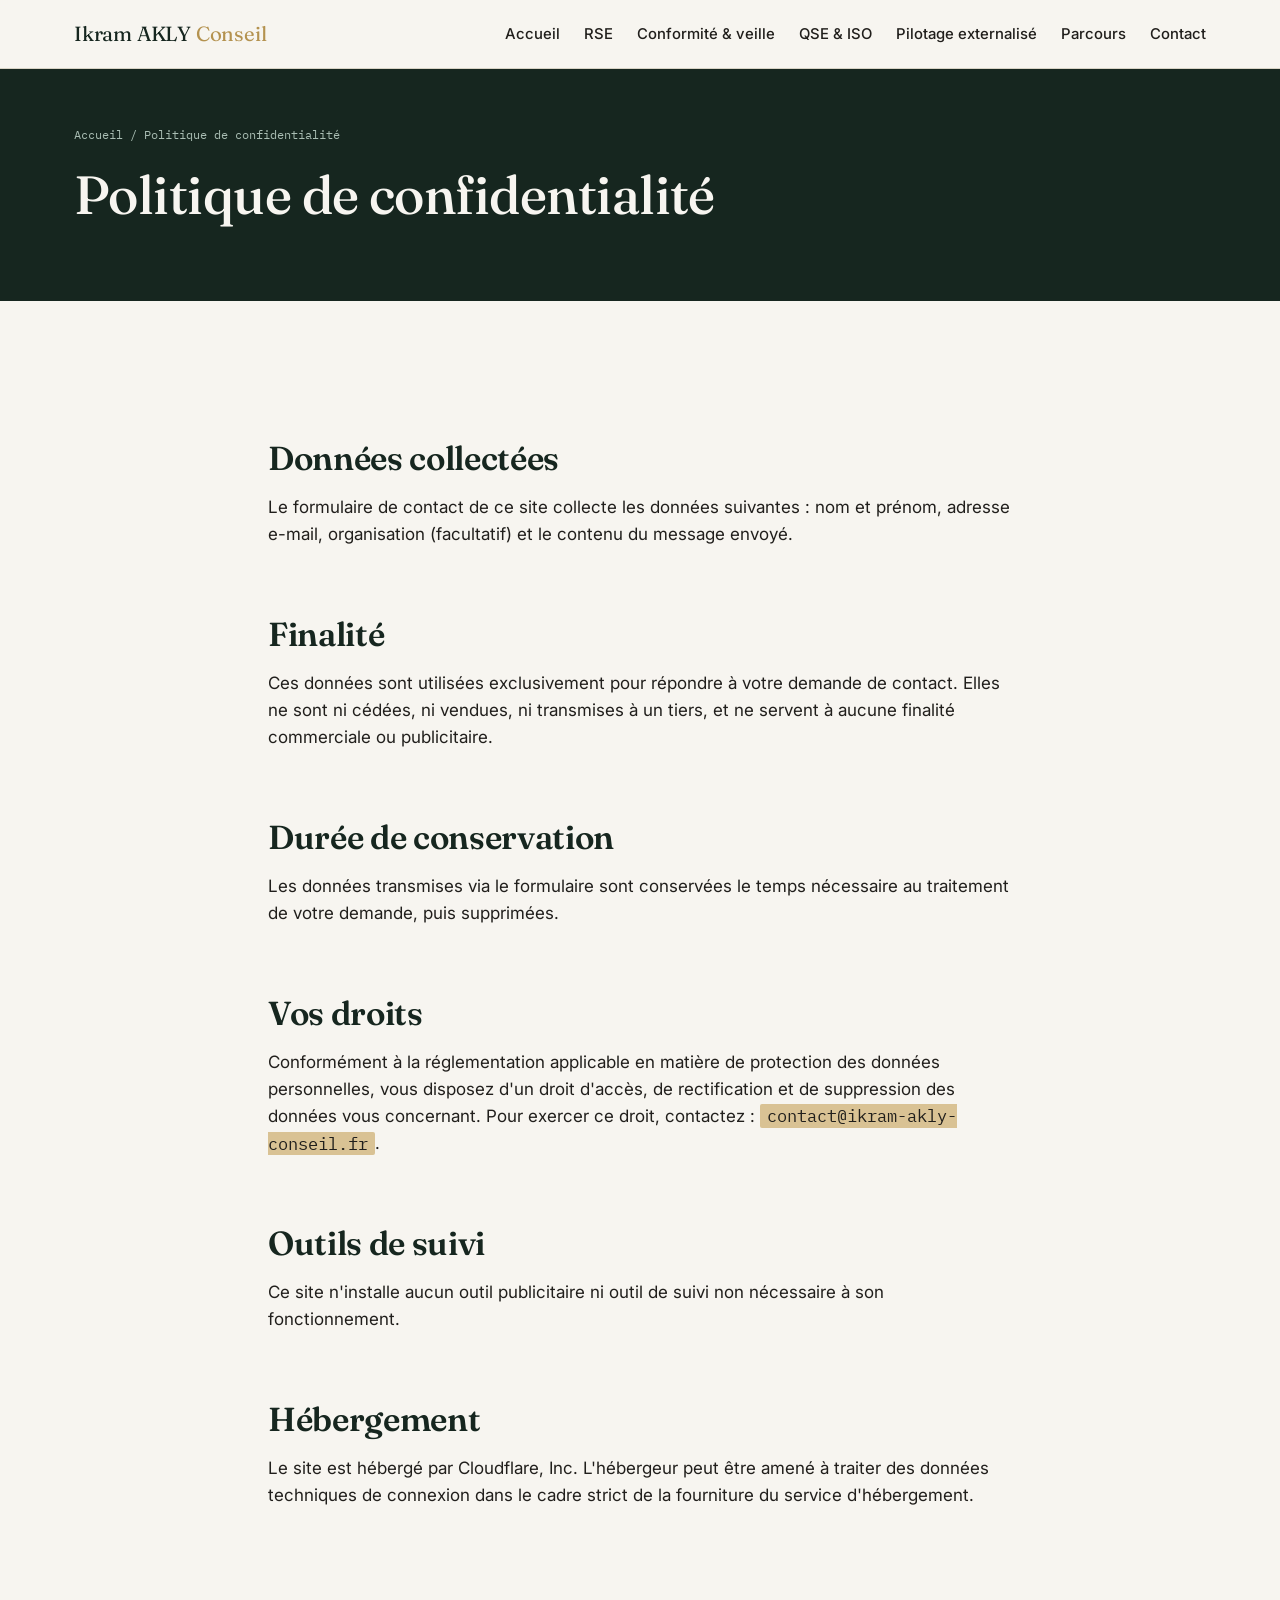
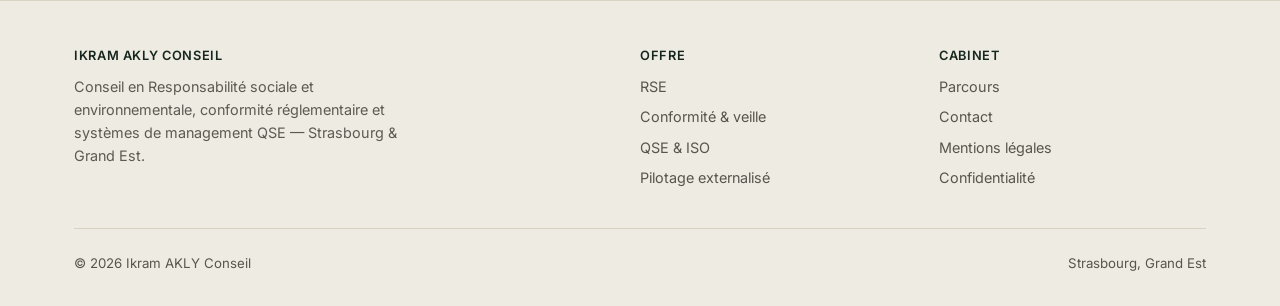
==== confidentialite.html @ a9126041 "Add files via upload" ====
<!DOCTYPE html>
<html lang="fr">
<head>
<meta charset="UTF-8">
<meta name="viewport" content="width=device-width, initial-scale=1.0">
<title>Politique de confidentialité | Ikram AKLY Conseil</title>
<meta name="description" content="Politique de confidentialité et de protection des données personnelles du site Ikram AKLY Conseil.">
<link rel="canonical" href="https://ikram-akly-conseil.pages.dev/confidentialite.html">
<link rel="icon" href="favicon.svg" type="image/svg+xml">

<link rel="preconnect" href="https://fonts.googleapis.com">
<link rel="preconnect" href="https://fonts.gstatic.com" crossorigin>
<link href="https://fonts.googleapis.com/css2?family=Fraunces:opsz,wght@9..144,500;9..144,600&family=Inter:wght@400;500;600;700&family=IBM+Plex+Mono:wght@500&display=swap" rel="stylesheet">
<link rel="stylesheet" href="css/style.css">
</head>
<body>
<a href="#main" class="skip-link">Aller au contenu principal</a>

<header class="site-header">
  <div class="nav-wrap">
    <a href="index.html" class="brand">Ikram AKLY <span class="mark">Conseil</span></a>
    <button class="nav-toggle" aria-label="Ouvrir le menu" aria-expanded="false">
      <svg width="22" height="22" viewBox="0 0 22 22" fill="none"><path d="M3 6H19M3 11H19M3 16H19" stroke="#16261f" stroke-width="1.6" stroke-linecap="round"/></svg>
    </button>
    <nav class="main-nav" aria-label="Navigation principale">
      <ul>
        <li><a href="index.html">Accueil</a></li>
        <li><a href="rse.html">RSE</a></li>
        <li><a href="conformite.html">Conformité &amp; veille</a></li>
        <li><a href="qse.html">QSE &amp; ISO</a></li>
        <li><a href="pilotage.html">Pilotage externalisé</a></li>
        <li><a href="parcours.html">Parcours</a></li>
        <li><a href="contact.html">Contact</a></li>
      </ul>
    </nav>
  </div>
</header>

<main id="main">
  <section class="page-hero">
    <div class="container">
      <p class="breadcrumb"><a href="index.html">Accueil</a> / Politique de confidentialité</p>
      <h1>Politique de confidentialité</h1>
    </div>
  </section>

  <section class="block">
    <div class="container legal-content">

      <h2>Données collectées</h2>
      <p>Le formulaire de contact de ce site collecte les données suivantes : nom et prénom, adresse e-mail, organisation (facultatif) et le contenu du message envoyé.</p>

      <h2>Finalité</h2>
      <p>Ces données sont utilisées exclusivement pour répondre à votre demande de contact. Elles ne sont ni cédées, ni vendues, ni transmises à un tiers, et ne servent à aucune finalité commerciale ou publicitaire.</p>

      <h2>Durée de conservation</h2>
      <p>Les données transmises via le formulaire sont conservées le temps nécessaire au traitement de votre demande, puis supprimées.</p>

      <h2>Vos droits</h2>
      <p>Conformément à la réglementation applicable en matière de protection des données personnelles, vous disposez d'un droit d'accès, de rectification et de suppression des données vous concernant. Pour exercer ce droit, contactez : <span class="placeholder-field">contact@ikram-akly-conseil.fr</span>.</p>

      <h2>Outils de suivi</h2>
      <p>Ce site n'installe aucun outil publicitaire ni outil de suivi non nécessaire à son fonctionnement.</p>

      <h2>Hébergement</h2>
      <p>Le site est hébergé par Cloudflare, Inc. L'hébergeur peut être amené à traiter des données techniques de connexion dans le cadre strict de la fourniture du service d'hébergement.</p>

    </div>
  </section>
</main>

<footer class="site-footer">
  <div class="container">
    <div class="footer-grid">
      <div>
        <h4>Ikram AKLY Conseil</h4>
        <p class="text-muted" style="max-width:38ch;">Conseil en Responsabilité sociale et environnementale, conformité réglementaire et systèmes de management QSE — Strasbourg &amp; Grand Est.</p>
      </div>
      <div>
        <h4>Offre</h4>
        <ul>
          <li><a href="rse.html">RSE</a></li>
          <li><a href="conformite.html">Conformité &amp; veille</a></li>
          <li><a href="qse.html">QSE &amp; ISO</a></li>
          <li><a href="pilotage.html">Pilotage externalisé</a></li>
        </ul>
      </div>
      <div>
        <h4>Cabinet</h4>
        <ul>
          <li><a href="parcours.html">Parcours</a></li>
          <li><a href="contact.html">Contact</a></li>
          <li><a href="mentions-legales.html">Mentions légales</a></li>
          <li><a href="confidentialite.html">Confidentialité</a></li>
        </ul>
      </div>
    </div>
    <div class="footer-bottom">
      <span>© 2026 Ikram AKLY Conseil</span>
      <span>Strasbourg, Grand Est</span>
    </div>
  </div>
</footer>

<script src="js/main.js"></script>
</body>
</html>
---- css/style.css ----
/* ==========================================================================
   Ikram AKLY Conseil — Feuille de style principale
   ========================================================================== */

:root {
  --ink: #211f1c;
  --forest: #16261f;
  --forest-2: #1e352c;
  --sage: #4a6b5d;
  --sage-light: #a9bdb3;
  --paper: #f7f5f0;
  --paper-2: #eeebe2;
  --brass: #b4924f;
  --brass-light: #d9c294;
  --line: #d8d3c5;
  --danger: #8a3b2a;

  --serif: "Fraunces", "Source Serif 4", Georgia, serif;
  --sans: "Inter", -apple-system, BlinkMacSystemFont, "Segoe UI", sans-serif;
  --mono: "IBM Plex Mono", "SF Mono", Consolas, monospace;

  --max-w: 1180px;
  --radius: 2px;
}

* { box-sizing: border-box; }

html {
  scroll-behavior: smooth;
}

@media (prefers-reduced-motion: reduce) {
  html { scroll-behavior: auto; }
  *, *::before, *::after {
    animation-duration: 0.01ms !important;
    animation-iteration-count: 1 !important;
    transition-duration: 0.01ms !important;
  }
}

body {
  margin: 0;
  font-family: var(--sans);
  color: var(--ink);
  background: var(--paper);
  line-height: 1.6;
  font-size: 17px;
  -webkit-font-smoothing: antialiased;
}

h1, h2, h3, h4 {
  font-family: var(--serif);
  color: var(--forest);
  line-height: 1.15;
  margin: 0 0 0.5em;
  font-weight: 600;
  letter-spacing: -0.01em;
}

h1 { font-size: clamp(2.1rem, 4.2vw, 3.4rem); font-weight: 500; }
h2 { font-size: clamp(1.5rem, 2.6vw, 2.1rem); }
h3 { font-size: clamp(1.15rem, 1.8vw, 1.4rem); }

p { margin: 0 0 1.1em; }

a {
  color: var(--forest-2);
  text-decoration-color: var(--brass);
  text-decoration-thickness: 1.5px;
  text-underline-offset: 3px;
}
a:hover { color: var(--sage); }

img { max-width: 100%; display: block; }

.container {
  max-width: var(--max-w);
  margin: 0 auto;
  padding: 0 1.5rem;
}

/* Skip link */
.skip-link {
  position: absolute;
  left: -999px;
  top: 0;
  background: var(--forest);
  color: var(--paper);
  padding: 0.7em 1.2em;
  z-index: 999;
}
.skip-link:focus {
  left: 1rem;
  top: 1rem;
}

:focus-visible {
  outline: 2px solid var(--brass);
  outline-offset: 3px;
}

/* ==========================================================================
   Header / Nav
   ========================================================================== */

.site-header {
  position: sticky;
  top: 0;
  z-index: 100;
  background: rgba(247, 245, 240, 0.94);
  backdrop-filter: blur(6px);
  border-bottom: 1px solid var(--line);
}

.nav-wrap {
  display: flex;
  align-items: center;
  justify-content: space-between;
  padding: 1.1rem 1.5rem;
  max-width: var(--max-w);
  margin: 0 auto;
  gap: 1rem;
}

.brand {
  font-family: var(--serif);
  font-size: 1.28rem;
  color: var(--forest);
  text-decoration: none;
  letter-spacing: -0.01em;
  white-space: nowrap;
}
.brand:hover { color: var(--forest); }
.brand .mark {
  color: var(--brass);
}

.nav-toggle {
  display: none;
  background: none;
  border: 1px solid var(--forest);
  border-radius: var(--radius);
  padding: 0.4em 0.6em;
  cursor: pointer;
}
.nav-toggle svg { display: block; }

.main-nav ul {
  display: flex;
  flex-wrap: wrap;
  gap: 0.3rem 1.5rem;
  list-style: none;
  margin: 0;
  padding: 0;
}

.main-nav a {
  color: var(--ink);
  text-decoration: none;
  font-size: 0.93rem;
  font-weight: 500;
  padding: 0.4em 0;
  border-bottom: 2px solid transparent;
}
.main-nav a:hover,
.main-nav a[aria-current="page"] {
  border-bottom-color: var(--brass);
  color: var(--forest);
}

@media (max-width: 860px) {
  .nav-toggle { display: inline-flex; align-items: center; }
  .main-nav {
    display: none;
    width: 100%;
    order: 3;
  }
  .main-nav.open { display: block; }
  .main-nav ul { flex-direction: column; gap: 0; padding: 0.5rem 0; }
  .main-nav a { display: block; padding: 0.7em 0; border-bottom: 1px solid var(--line); }
  .nav-wrap { flex-wrap: wrap; }
}

/* ==========================================================================
   Hero
   ========================================================================== */

.hero {
  background: var(--forest);
  color: var(--paper);
  position: relative;
  overflow: hidden;
}

.hero::before {
  content: "";
  position: absolute;
  inset: 0;
  background-image:
    linear-gradient(180deg, transparent 0%, rgba(0,0,0,0.15) 100%),
    repeating-linear-gradient(90deg, rgba(180,146,79,0.05) 0px, rgba(180,146,79,0.05) 1px, transparent 1px, transparent 64px);
  pointer-events: none;
}

.hero-inner {
  position: relative;
  padding: 5.5rem 1.5rem 4.5rem;
  max-width: var(--max-w);
  margin: 0 auto;
}

.hero-ref {
  font-family: var(--mono);
  font-size: 0.78rem;
  letter-spacing: 0.08em;
  text-transform: uppercase;
  color: var(--brass-light);
  border: 1px solid rgba(217,194,148,0.4);
  display: inline-block;
  padding: 0.35em 0.8em;
  border-radius: var(--radius);
  margin-bottom: 1.6rem;
}

.hero h1 {
  color: var(--paper);
  max-width: 15ch;
}

.hero-lede {
  font-size: 1.15rem;
  max-width: 46ch;
  color: var(--sage-light);
  margin-top: 1.2rem;
}

.hero-actions {
  display: flex;
  gap: 1rem;
  flex-wrap: wrap;
  margin-top: 2.2rem;
}

/* Buttons */
.btn {
  display: inline-flex;
  align-items: center;
  gap: 0.5em;
  font-family: var(--sans);
  font-weight: 600;
  font-size: 0.95rem;
  padding: 0.85em 1.6em;
  border-radius: var(--radius);
  text-decoration: none;
  border: 1.5px solid transparent;
  transition: background-color 0.15s ease, color 0.15s ease, border-color 0.15s ease;
}
.btn-primary {
  background: var(--brass);
  color: var(--forest);
}
.btn-primary:hover { background: var(--brass-light); color: var(--forest); }
.btn-outline {
  border-color: rgba(247,245,240,0.5);
  color: var(--paper);
}
.btn-outline:hover { border-color: var(--paper); background: rgba(247,245,240,0.08); }

.btn-dark {
  border-color: var(--forest);
  color: var(--forest);
}
.btn-dark:hover { background: var(--forest); color: var(--paper); }

/* ==========================================================================
   Section framework — audit-reference numbering
   ========================================================================== */

section.block {
  padding: 4.5rem 0;
  border-bottom: 1px solid var(--line);
}
section.block:last-of-type { border-bottom: none; }
section.block.alt { background: var(--paper-2); }

.ref-tag {
  font-family: var(--mono);
  font-size: 0.78rem;
  letter-spacing: 0.06em;
  color: var(--brass);
  text-transform: uppercase;
  display: block;
  margin-bottom: 0.7rem;
}

.block-head {
  max-width: 62ch;
  margin-bottom: 2.6rem;
}
.block-head p { color: #4a4842; }

/* Pillar cards */
.pillars {
  display: grid;
  grid-template-columns: repeat(2, 1fr);
  gap: 1.5rem;
}
@media (max-width: 760px) {
  .pillars { grid-template-columns: 1fr; }
}

.pillar-card {
  background: var(--paper);
  border: 1px solid var(--line);
  border-top: 3px solid var(--sage);
  padding: 1.8rem 1.8rem 1.6rem;
  border-radius: var(--radius);
}
.pillar-card h3 {
  margin-bottom: 0.6em;
}
.pillar-card .ref-tag { margin-bottom: 0.4rem; }
.pillar-card p { color: #4a4842; font-size: 0.97rem; }
.pillar-card a {
  font-size: 0.92rem;
  font-weight: 600;
  text-decoration: none;
  color: var(--forest-2);
}
.pillar-card a::after { content: " →"; }

/* Two-column layout */
.split {
  display: grid;
  grid-template-columns: 1fr 1fr;
  gap: 3rem;
  align-items: start;
}
@media (max-width: 820px) {
  .split { grid-template-columns: 1fr; gap: 2rem; }
}

/* Lists with brass ticks */
.tick-list {
  list-style: none;
  margin: 0;
  padding: 0;
}
.tick-list li {
  position: relative;
  padding-left: 1.4em;
  margin-bottom: 0.65em;
  color: #38362f;
}
.tick-list li::before {
  content: "";
  position: absolute;
  left: 0;
  top: 0.55em;
  width: 7px;
  height: 7px;
  background: var(--brass);
}

/* Definition-style callout */
.callout {
  border-left: 3px solid var(--sage);
  background: var(--paper-2);
  padding: 1.4rem 1.6rem;
  margin: 2rem 0;
  border-radius: 0 var(--radius) var(--radius) 0;
}
.callout p:last-child { margin-bottom: 0; }
.callout.warn { border-left-color: var(--danger); }

/* Quote / promise banner */
.promise {
  font-family: var(--serif);
  font-size: clamp(1.3rem, 2.6vw, 1.9rem);
  color: var(--forest);
  max-width: 22ch;
  line-height: 1.3;
  margin: 0;
}

/* Target audience grid */
.target-grid {
  display: grid;
  grid-template-columns: repeat(3, 1fr);
  gap: 1.2rem;
}
@media (max-width: 760px) {
  .target-grid { grid-template-columns: 1fr 1fr; }
}
@media (max-width: 480px) {
  .target-grid { grid-template-columns: 1fr; }
}
.target-item {
  padding: 1.2rem;
  background: var(--paper);
  border: 1px solid var(--line);
  font-size: 0.93rem;
}

/* Timeline / parcours */
.path-item {
  display: grid;
  grid-template-columns: 100px 1fr;
  gap: 1.5rem;
  padding: 1.6rem 0;
  border-top: 1px solid var(--line);
}
.path-item:first-child { border-top: none; }
.path-ref {
  font-family: var(--mono);
  font-size: 0.85rem;
  color: var(--brass);
  padding-top: 0.2em;
}
@media (max-width: 560px) {
  .path-item { grid-template-columns: 1fr; gap: 0.4rem; }
}

/* Cert badges */
.cert-row {
  display: flex;
  flex-wrap: wrap;
  gap: 0.6rem;
  margin-top: 1rem;
}
.cert-chip {
  font-family: var(--mono);
  font-size: 0.8rem;
  border: 1px solid var(--forest);
  color: var(--forest);
  padding: 0.35em 0.75em;
  border-radius: var(--radius);
}

/* Table for regulatory / compliance */
.ref-table {
  width: 100%;
  border-collapse: collapse;
  margin: 1.5rem 0;
  font-size: 0.94rem;
}
.ref-table th, .ref-table td {
  text-align: left;
  padding: 0.8em 1em;
  border-bottom: 1px solid var(--line);
  vertical-align: top;
}
.ref-table th {
  font-family: var(--mono);
  font-size: 0.76rem;
  text-transform: uppercase;
  letter-spacing: 0.05em;
  color: var(--sage);
  font-weight: 600;
}

/* CTA band */
.cta-band {
  background: var(--forest);
  color: var(--paper);
  padding: 3.5rem 0;
  text-align: center;
}
.cta-band h2 { color: var(--paper); }
.cta-band p { color: var(--sage-light); max-width: 50ch; margin-left: auto; margin-right: auto; }
.cta-band .btn-row { display: flex; gap: 1rem; justify-content: center; flex-wrap: wrap; margin-top: 1.5rem; }

/* ==========================================================================
   Footer
   ========================================================================== */

.site-footer {
  background: var(--paper-2);
  border-top: 1px solid var(--line);
  padding: 3rem 0 2rem;
  font-size: 0.9rem;
  color: #57554d;
}
.footer-grid {
  display: grid;
  grid-template-columns: 2fr 1fr 1fr;
  gap: 2rem;
  margin-bottom: 2rem;
}
@media (max-width: 700px) {
  .footer-grid { grid-template-columns: 1fr; gap: 1.5rem; }
}
.footer-grid h4 {
  font-family: var(--sans);
  font-size: 0.8rem;
  text-transform: uppercase;
  letter-spacing: 0.05em;
  color: var(--forest);
  margin-bottom: 0.9em;
}
.footer-grid ul { list-style: none; margin: 0; padding: 0; }
.footer-grid li { margin-bottom: 0.5em; }
.footer-grid a { color: #57554d; text-decoration: none; }
.footer-grid a:hover { color: var(--forest); }
.footer-bottom {
  border-top: 1px solid var(--line);
  padding-top: 1.5rem;
  display: flex;
  justify-content: space-between;
  flex-wrap: wrap;
  gap: 0.8rem;
  font-size: 0.83rem;
}

/* ==========================================================================
   Page header (inner pages)
   ========================================================================== */

.page-hero {
  background: var(--forest);
  color: var(--paper);
  padding: 3.5rem 0 3rem;
}
.page-hero h1 { color: var(--paper); max-width: 26ch; }
.page-hero .hero-lede { max-width: 60ch; }
.breadcrumb {
  font-family: var(--mono);
  font-size: 0.78rem;
  color: var(--sage-light);
  margin-bottom: 1.2rem;
}
.breadcrumb a { color: var(--sage-light); text-decoration: none; }
.breadcrumb a:hover { color: var(--paper); }

/* Simple contact form */
.contact-form {
  display: grid;
  gap: 1.1rem;
  max-width: 560px;
}
.contact-form label {
  font-size: 0.88rem;
  font-weight: 600;
  color: var(--forest);
  display: block;
  margin-bottom: 0.4em;
}
.contact-form input,
.contact-form textarea {
  width: 100%;
  font-family: var(--sans);
  font-size: 1rem;
  padding: 0.7em 0.9em;
  border: 1.5px solid var(--line);
  border-radius: var(--radius);
  background: var(--paper);
  color: var(--ink);
}
.contact-form input:focus,
.contact-form textarea:focus {
  border-color: var(--sage);
}
.form-note {
  font-size: 0.85rem;
  color: #6a6862;
}

/* Legal pages */
.legal-content h2 { margin-top: 2em; }
.legal-content ul { padding-left: 1.2em; }
.legal-content { max-width: 72ch; }

/* Utility */
.mt-0 { margin-top: 0; }
.text-muted { color: #5c5a53; }
.placeholder-field {
  font-family: var(--mono);
  background: var(--brass-light);
  padding: 0.05em 0.4em;
  border-radius: 2px;
}
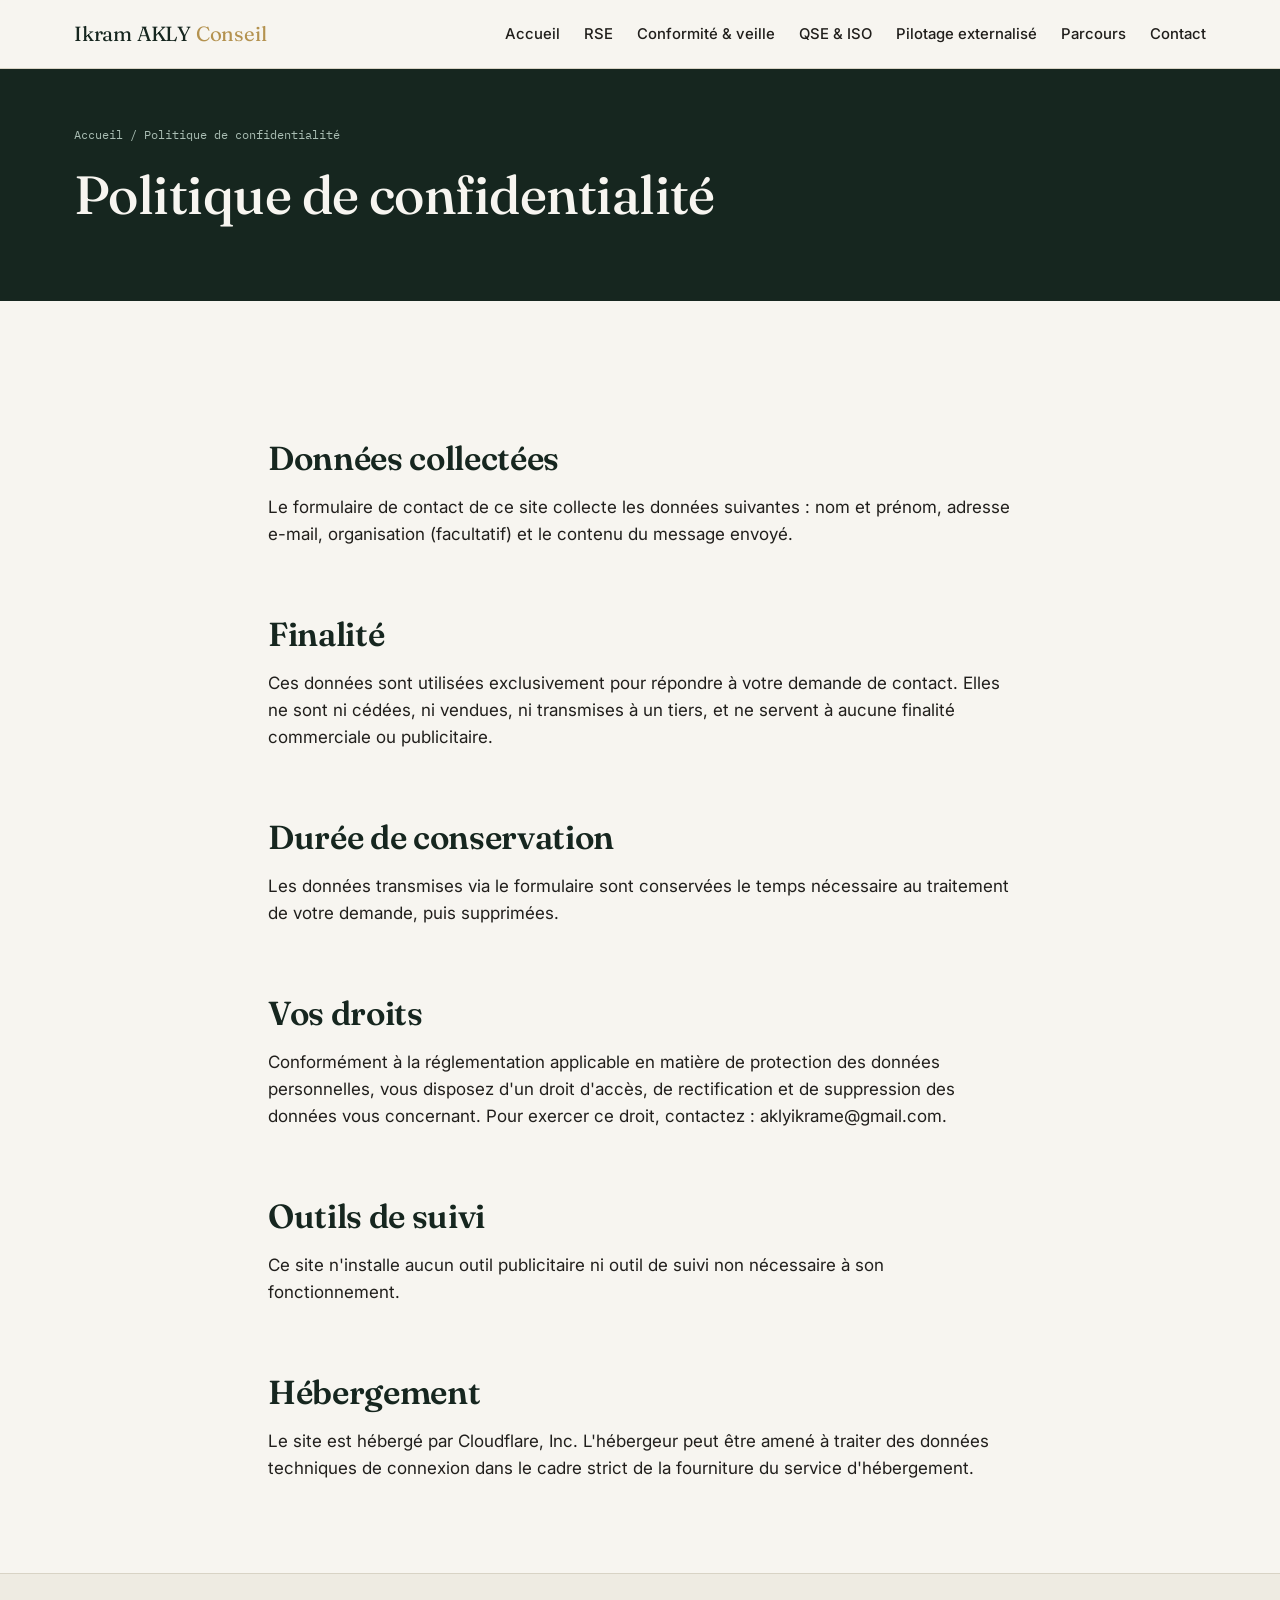
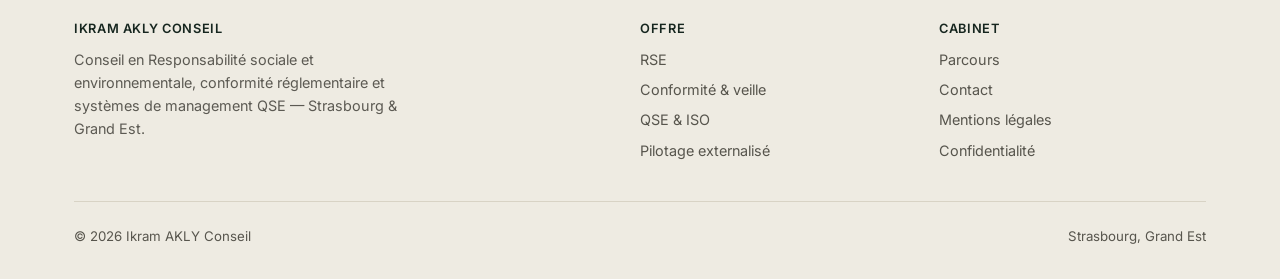
==== commit ec1da6ca: "Add files via upload" ====
--- a/confidentialite.html
+++ b/confidentialite.html
@@ -57,7 +57,7 @@
       <p>Les données transmises via le formulaire sont conservées le temps nécessaire au traitement de votre demande, puis supprimées.</p>
 
       <h2>Vos droits</h2>
-      <p>Conformément à la réglementation applicable en matière de protection des données personnelles, vous disposez d'un droit d'accès, de rectification et de suppression des données vous concernant. Pour exercer ce droit, contactez : <span class="placeholder-field">contact@ikram-akly-conseil.fr</span>.</p>
+      <p>Conformément à la réglementation applicable en matière de protection des données personnelles, vous disposez d'un droit d'accès, de rectification et de suppression des données vous concernant. Pour exercer ce droit, contactez : aklyikrame@gmail.com.</p>
 
       <h2>Outils de suivi</h2>
       <p>Ce site n'installe aucun outil publicitaire ni outil de suivi non nécessaire à son fonctionnement.</p>
